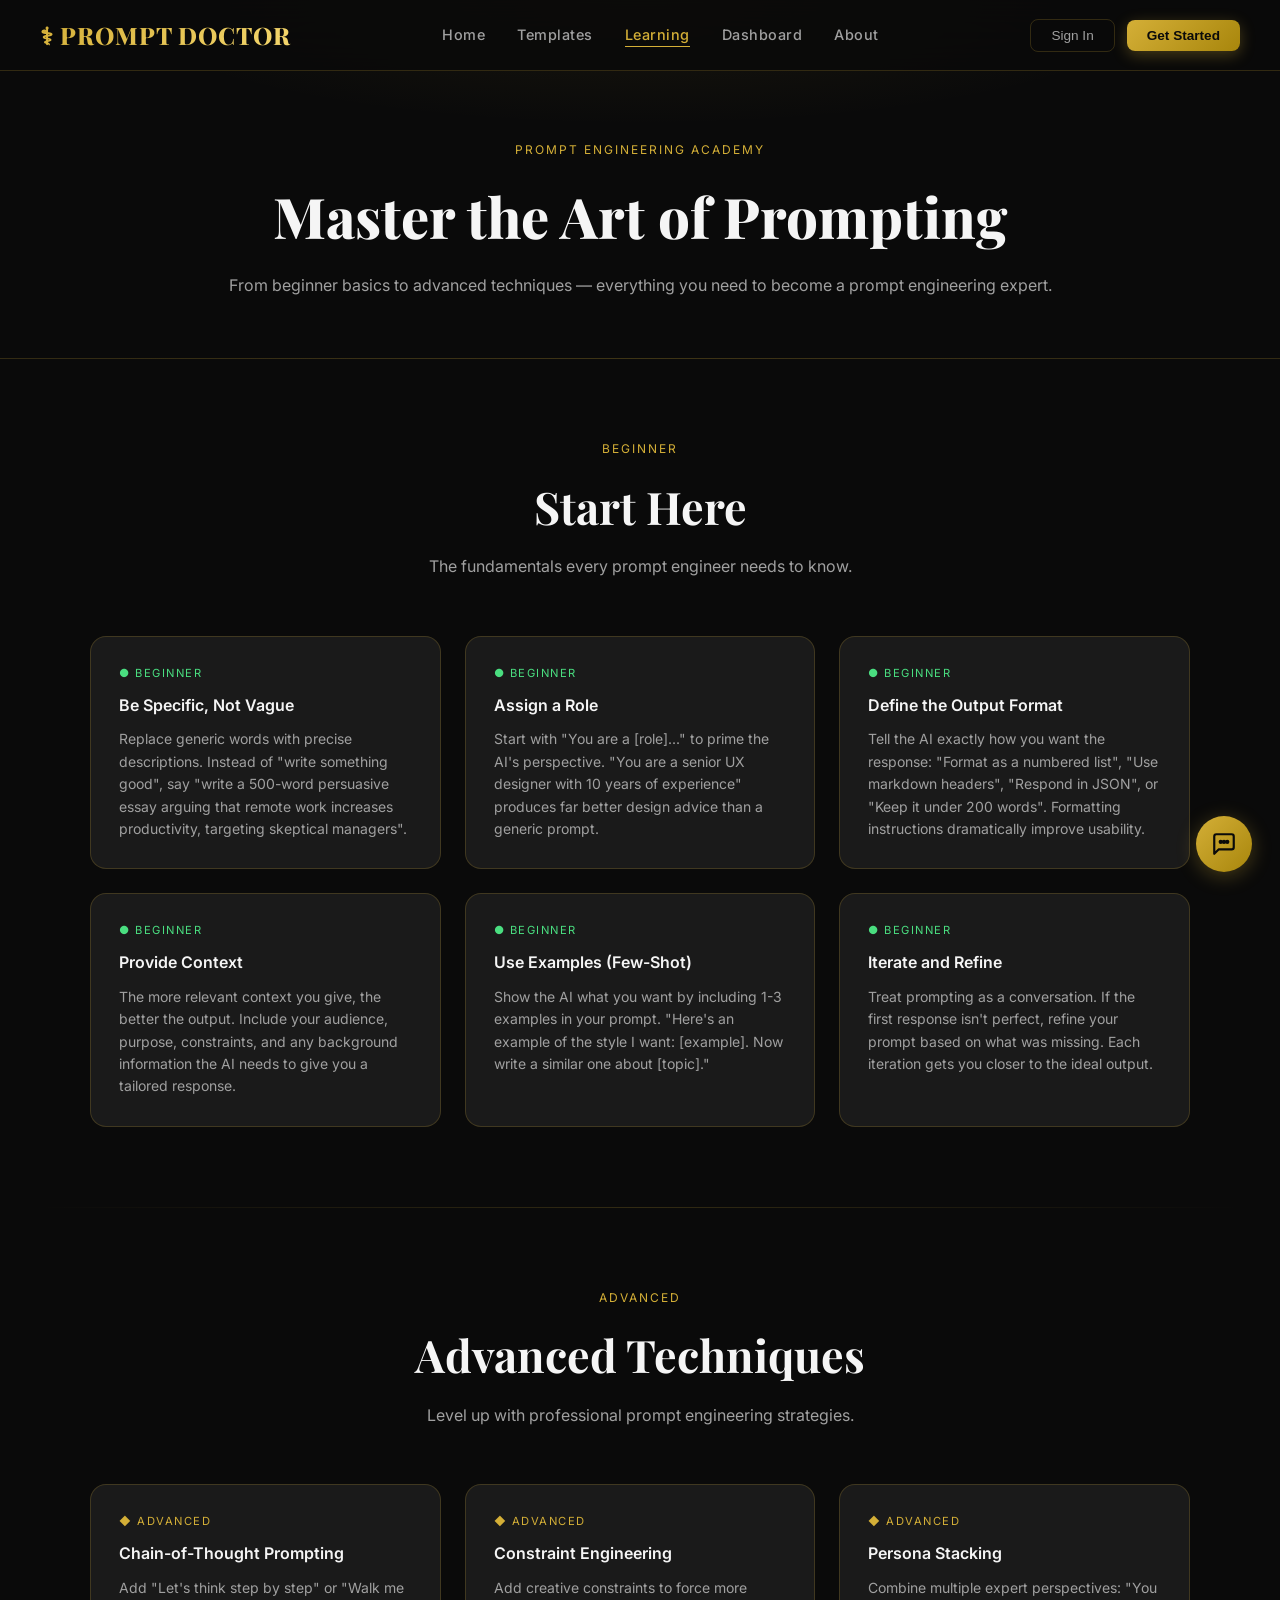
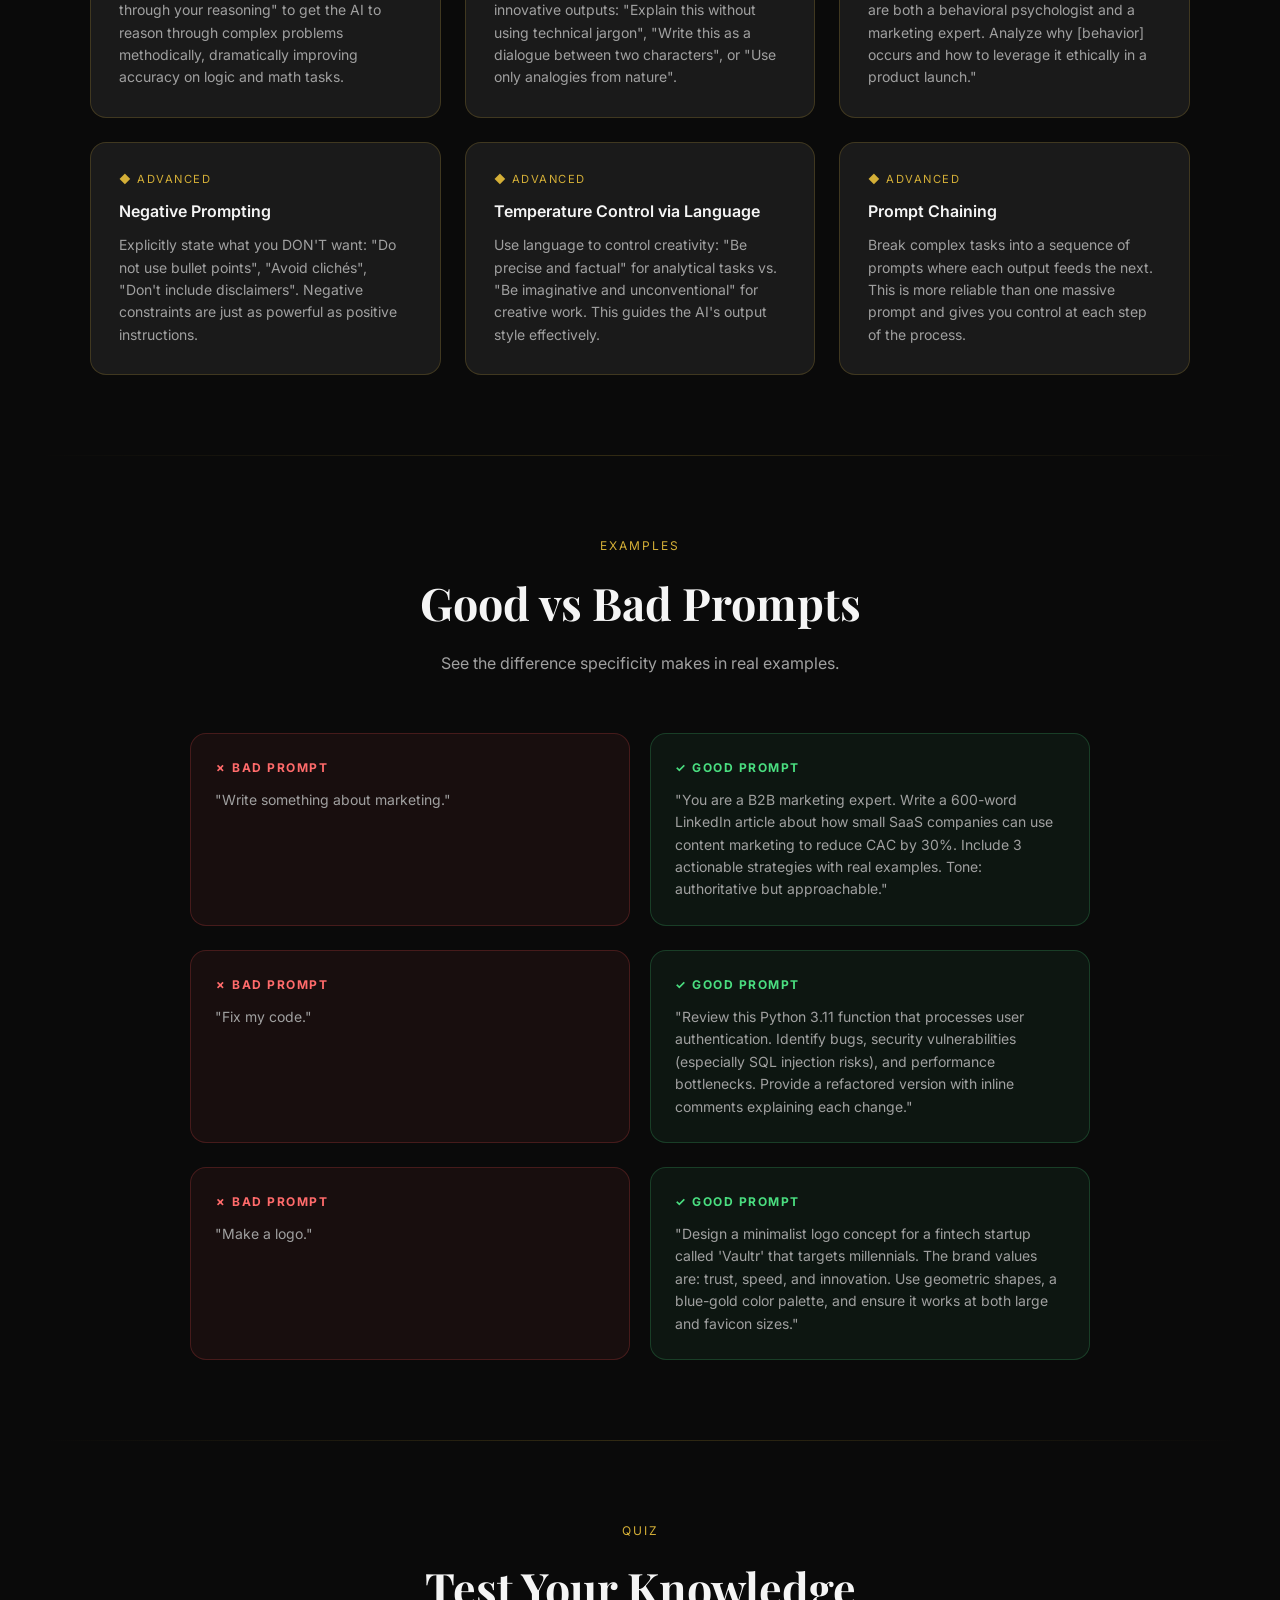
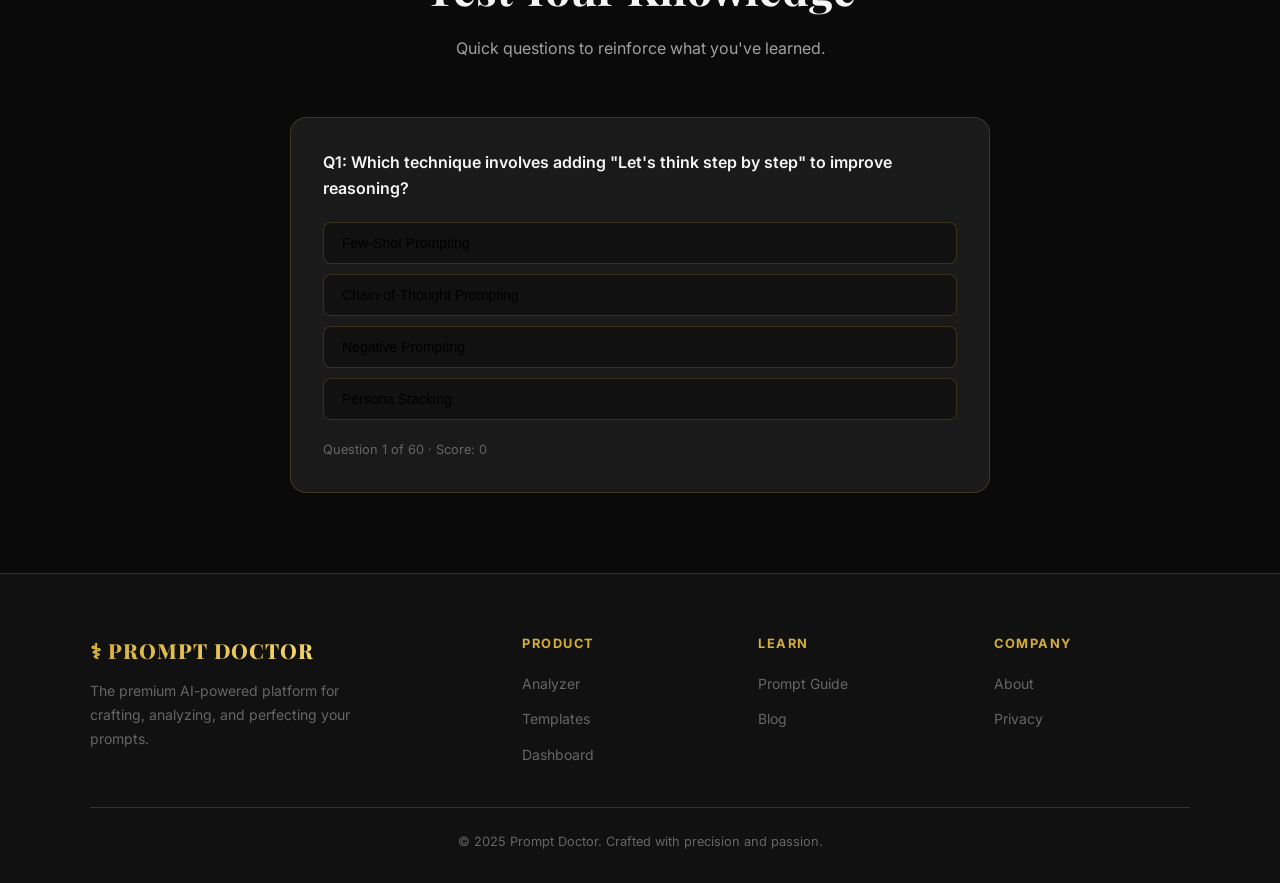
==== learning.html @ 3e46278d "Add files via upload" ====
<!DOCTYPE html>
<html lang="en">
<head>
  <meta charset="UTF-8" />
  <meta name="viewport" content="width=device-width, initial-scale=1.0" />
  <title>Learning — Prompt Doctor</title>
  <link rel="stylesheet" href="styles/main.css" />
</head>
<body class="page-transition">

<div class="loading-overlay">
  <div class="loading-logo">PROMPT DOCTOR</div>
  <div class="loading-bar"><div class="loading-bar-fill"></div></div>
</div>

<nav class="navbar">
  <a href="index.html" class="nav-logo">⚕ PROMPT DOCTOR</a>
  <ul class="nav-links">
    <li><a href="index.html">Home</a></li>
    <li><a href="templates.html">Templates</a></li>
    <li><a href="learning.html" class="active">Learning</a></li>
    <li><a href="dashboard.html">Dashboard</a></li>
    <li><a href="about.html">About</a></li>
  </ul>
  <div class="nav-actions">
    <button class="btn-ghost">Sign In</button>
    <button class="btn-gold">Get Started</button>
    <div class="hamburger"><span></span><span></span><span></span></div>
  </div>
</nav>

<div class="page-header">
  <div class="section-tag">Prompt Engineering Academy</div>
  <h1 class="section-title">Master the Art of Prompting</h1>
  <p>From beginner basics to advanced techniques — everything you need to become a prompt engineering expert.</p>
</div>

<!-- Beginner Tips -->
<section class="section">
  <div class="section-header">
    <div class="section-tag">Beginner</div>
    <h2 class="section-title">Start Here</h2>
    <p class="section-subtitle">The fundamentals every prompt engineer needs to know.</p>
  </div>
  <div class="learning-grid">
    <div class="tip-card">
      <div class="tip-level beginner">● Beginner</div>
      <h3>Be Specific, Not Vague</h3>
      <p>Replace generic words with precise descriptions. Instead of "write something good", say "write a 500-word persuasive essay arguing that remote work increases productivity, targeting skeptical managers".</p>
    </div>
    <div class="tip-card">
      <div class="tip-level beginner">● Beginner</div>
      <h3>Assign a Role</h3>
      <p>Start with "You are a [role]..." to prime the AI's perspective. "You are a senior UX designer with 10 years of experience" produces far better design advice than a generic prompt.</p>
    </div>
    <div class="tip-card">
      <div class="tip-level beginner">● Beginner</div>
      <h3>Define the Output Format</h3>
      <p>Tell the AI exactly how you want the response: "Format as a numbered list", "Use markdown headers", "Respond in JSON", or "Keep it under 200 words". Formatting instructions dramatically improve usability.</p>
    </div>
    <div class="tip-card">
      <div class="tip-level beginner">● Beginner</div>
      <h3>Provide Context</h3>
      <p>The more relevant context you give, the better the output. Include your audience, purpose, constraints, and any background information the AI needs to give you a tailored response.</p>
    </div>
    <div class="tip-card">
      <div class="tip-level beginner">● Beginner</div>
      <h3>Use Examples (Few-Shot)</h3>
      <p>Show the AI what you want by including 1-3 examples in your prompt. "Here's an example of the style I want: [example]. Now write a similar one about [topic]."</p>
    </div>
    <div class="tip-card">
      <div class="tip-level beginner">● Beginner</div>
      <h3>Iterate and Refine</h3>
      <p>Treat prompting as a conversation. If the first response isn't perfect, refine your prompt based on what was missing. Each iteration gets you closer to the ideal output.</p>
    </div>
  </div>
</section>

<div class="divider"></div>

<!-- Advanced Techniques -->
<section class="section">
  <div class="section-header">
    <div class="section-tag">Advanced</div>
    <h2 class="section-title">Advanced Techniques</h2>
    <p class="section-subtitle">Level up with professional prompt engineering strategies.</p>
  </div>
  <div class="learning-grid">
    <div class="tip-card">
      <div class="tip-level advanced">◆ Advanced</div>
      <h3>Chain-of-Thought Prompting</h3>
      <p>Add "Let's think step by step" or "Walk me through your reasoning" to get the AI to reason through complex problems methodically, dramatically improving accuracy on logic and math tasks.</p>
    </div>
    <div class="tip-card">
      <div class="tip-level advanced">◆ Advanced</div>
      <h3>Constraint Engineering</h3>
      <p>Add creative constraints to force more innovative outputs: "Explain this without using technical jargon", "Write this as a dialogue between two characters", or "Use only analogies from nature".</p>
    </div>
    <div class="tip-card">
      <div class="tip-level advanced">◆ Advanced</div>
      <h3>Persona Stacking</h3>
      <p>Combine multiple expert perspectives: "You are both a behavioral psychologist and a marketing expert. Analyze why [behavior] occurs and how to leverage it ethically in a product launch."</p>
    </div>
    <div class="tip-card">
      <div class="tip-level advanced">◆ Advanced</div>
      <h3>Negative Prompting</h3>
      <p>Explicitly state what you DON'T want: "Do not use bullet points", "Avoid clichés", "Don't include disclaimers". Negative constraints are just as powerful as positive instructions.</p>
    </div>
    <div class="tip-card">
      <div class="tip-level advanced">◆ Advanced</div>
      <h3>Temperature Control via Language</h3>
      <p>Use language to control creativity: "Be precise and factual" for analytical tasks vs. "Be imaginative and unconventional" for creative work. This guides the AI's output style effectively.</p>
    </div>
    <div class="tip-card">
      <div class="tip-level advanced">◆ Advanced</div>
      <h3>Prompt Chaining</h3>
      <p>Break complex tasks into a sequence of prompts where each output feeds the next. This is more reliable than one massive prompt and gives you control at each step of the process.</p>
    </div>
  </div>
</section>

<div class="divider"></div>

<!-- Good vs Bad Examples -->
<section class="section">
  <div class="section-header">
    <div class="section-tag">Examples</div>
    <h2 class="section-title">Good vs Bad Prompts</h2>
    <p class="section-subtitle">See the difference specificity makes in real examples.</p>
  </div>
  <div class="compare-grid" style="margin-bottom:24px">
    <div class="compare-card bad">
      <div class="compare-label">✗ Bad Prompt</div>
      <p>"Write something about marketing."</p>
    </div>
    <div class="compare-card good">
      <div class="compare-label">✓ Good Prompt</div>
      <p>"You are a B2B marketing expert. Write a 600-word LinkedIn article about how small SaaS companies can use content marketing to reduce CAC by 30%. Include 3 actionable strategies with real examples. Tone: authoritative but approachable."</p>
    </div>
  </div>
  <div class="compare-grid" style="margin-bottom:24px">
    <div class="compare-card bad">
      <div class="compare-label">✗ Bad Prompt</div>
      <p>"Fix my code."</p>
    </div>
    <div class="compare-card good">
      <div class="compare-label">✓ Good Prompt</div>
      <p>"Review this Python 3.11 function that processes user authentication. Identify bugs, security vulnerabilities (especially SQL injection risks), and performance bottlenecks. Provide a refactored version with inline comments explaining each change."</p>
    </div>
  </div>
  <div class="compare-grid">
    <div class="compare-card bad">
      <div class="compare-label">✗ Bad Prompt</div>
      <p>"Make a logo."</p>
    </div>
    <div class="compare-card good">
      <div class="compare-label">✓ Good Prompt</div>
      <p>"Design a minimalist logo concept for a fintech startup called 'Vaultr' that targets millennials. The brand values are: trust, speed, and innovation. Use geometric shapes, a blue-gold color palette, and ensure it works at both large and favicon sizes."</p>
    </div>
  </div>
</section>

<div class="divider"></div>

<!-- Quiz -->
<section class="section">
  <div class="section-header">
    <div class="section-tag">Quiz</div>
    <h2 class="section-title">Test Your Knowledge</h2>
    <p class="section-subtitle">Quick questions to reinforce what you've learned.</p>
  </div>
  <div class="quiz-card" id="quizCard">
    <div class="quiz-question" id="quizQuestion"></div>
    <div class="quiz-options" id="quizOptions"></div>
    <div class="quiz-feedback" id="quizFeedback"></div>
    <div style="margin-top:20px;display:flex;justify-content:space-between;align-items:center">
      <span style="font-size:0.8rem;color:var(--text-muted)" id="quizProgress"></span>
      <button class="btn-gold" id="nextQuiz" style="display:none;padding:8px 20px;font-size:0.85rem">Next Question →</button>
    </div>
  </div>
</section>

<footer>
  <div class="footer-grid">
    <div class="footer-brand">
      <a href="index.html" class="nav-logo" style="font-size:1.3rem">⚕ PROMPT DOCTOR</a>
      <p>The premium AI-powered platform for crafting, analyzing, and perfecting your prompts.</p>
    </div>
    <div class="footer-col"><h4>Product</h4><ul><li><a href="index.html">Analyzer</a></li><li><a href="templates.html">Templates</a></li><li><a href="dashboard.html">Dashboard</a></li></ul></div>
    <div class="footer-col"><h4>Learn</h4><ul><li><a href="learning.html">Prompt Guide</a></li><li><a href="#">Blog</a></li></ul></div>
    <div class="footer-col"><h4>Company</h4><ul><li><a href="about.html">About</a></li><li><a href="#">Privacy</a></li></ul></div>
  </div>
  <div class="footer-bottom">© 2025 Prompt Doctor. Crafted with precision and passion.</div>
</footer>

<button class="chatbot-btn" id="chatbotBtn" title="Chat with Aria">
  <svg width="26" height="26" viewBox="0 0 24 24" fill="none" stroke="#0A0A0A" stroke-width="2" stroke-linecap="round" stroke-linejoin="round">
    <path d="M21 15a2 2 0 0 1-2 2H7l-4 4V5a2 2 0 0 1 2-2h14a2 2 0 0 1 2 2z"/>
    <circle cx="9" cy="10" r="1" fill="#0A0A0A"/><circle cx="12" cy="10" r="1" fill="#0A0A0A"/><circle cx="15" cy="10" r="1" fill="#0A0A0A"/>
  </svg>
</button>
<div class="chatbot-window" id="chatbotWindow">
  <div class="chatbot-header">
    <div class="chatbot-header-info">
      <div class="chatbot-avatar">
        <svg width="18" height="18" viewBox="0 0 24 24" fill="none" stroke="#0A0A0A" stroke-width="2.2" stroke-linecap="round" stroke-linejoin="round">
          <rect x="3" y="11" width="18" height="10" rx="2"/><circle cx="12" cy="5" r="3"/>
          <line x1="12" y1="8" x2="12" y2="11"/><line x1="8" y1="16" x2="8" y2="16" stroke-width="3"/><line x1="12" y1="16" x2="12" y2="16" stroke-width="3"/><line x1="16" y1="16" x2="16" y2="16" stroke-width="3"/>
        </svg>
      </div>
      <div><div class="chatbot-name">Aria</div><div class="chatbot-status">● Online</div></div>
    </div>
    <button class="chatbot-close" id="chatbotClose">✕</button>
  </div>
  <div class="chatbot-messages" id="chatMessages">
    <div class="chat-msg bot"><div class="chat-bubble">Learning about prompt engineering? Ask me anything — I'm here to help!</div></div>
  </div>
  <div class="chatbot-input-area">
    <input class="chatbot-input" id="chatbotInput" placeholder="Ask Aria anything..." />
    <button class="chatbot-send" id="chatbotSend">
      <svg width="16" height="16" viewBox="0 0 24 24" fill="none" stroke="#0A0A0A" stroke-width="2.5" stroke-linecap="round" stroke-linejoin="round">
        <line x1="22" y1="2" x2="11" y2="13"/><polygon points="22 2 15 22 11 13 2 9 22 2"/>
      </svg>
    </button>
  </div>
</div>

<div class="toast"></div>

<script src="scripts/main.js"></script>
<script src="scripts/auth.js"></script>
<script src="scripts/chatbot.js"></script>
<script>
const quizData = [
  // ── Fundamentals ──
  { q: 'Which technique involves adding "Let\'s think step by step" to improve reasoning?', options: ['Few-Shot Prompting', 'Chain-of-Thought Prompting', 'Negative Prompting', 'Persona Stacking'], correct: 1, explanation: 'Chain-of-Thought prompting encourages the AI to reason through problems step by step, dramatically improving accuracy on complex tasks.' },
  { q: 'What is the most important element missing from: "Write a blog post about coffee"?', options: ['A word count', 'Specificity and context', 'A question mark', 'The word "please"'], correct: 1, explanation: 'The prompt lacks specificity — audience, angle, tone, and length. Adding these details dramatically improves output quality.' },
  { q: 'What does "few-shot prompting" mean?', options: ['Using short prompts', 'Providing examples in your prompt', 'Asking multiple questions', 'Using the AI sparingly'], correct: 1, explanation: 'Few-shot prompting means including 1–3 examples of the desired output format or style directly in your prompt.' },
  { q: 'Which of these is an example of negative prompting?', options: ['"Write a creative story"', '"You are an expert writer"', '"Do not use bullet points or clichés"', '"Include 3 examples"'], correct: 2, explanation: 'Negative prompting explicitly states what you DON\'T want, which is just as powerful as positive instructions.' },
  { q: 'What is "zero-shot prompting"?', options: ['Prompting with no context at all', 'Asking the AI without providing any examples', 'Using the shortest possible prompt', 'Prompting for image generation'], correct: 1, explanation: 'Zero-shot prompting means giving the AI a task with no examples — relying entirely on its pre-trained knowledge.' },
  { q: 'Which element most improves the specificity of a prompt?', options: ['Adding emojis', 'Defining the target audience', 'Making it longer', 'Using capital letters'], correct: 1, explanation: 'Defining who the output is for gives the AI crucial context to tailor tone, vocabulary, and depth appropriately.' },
  { q: 'What does "prompt chaining" mean?', options: ['Linking multiple AI models', 'Using the output of one prompt as input for the next', 'Writing very long prompts', 'Repeating the same prompt'], correct: 1, explanation: 'Prompt chaining breaks complex tasks into a sequence where each output feeds the next, giving you control at every step.' },
  { q: 'Which phrase best assigns a role to an AI?', options: ['"Write something"', '"You are a senior data scientist with 10 years of experience"', '"Please help me"', '"Do your best"'], correct: 1, explanation: 'Role assignment primes the AI\'s perspective and knowledge base, producing far more expert-level responses.' },
  { q: 'What is "temperature" in the context of AI prompting?', options: ['The physical heat of the server', 'A parameter controlling randomness/creativity of output', 'The length of the response', 'The speed of generation'], correct: 1, explanation: 'Temperature controls how random or deterministic the AI\'s output is — higher values produce more creative, varied responses.' },
  { q: 'What is the purpose of adding output format instructions to a prompt?', options: ['To make the prompt longer', 'To control how the AI structures its response', 'To confuse the AI', 'To reduce token usage'], correct: 1, explanation: 'Format instructions like "respond as a JSON object" or "use numbered lists" make the output immediately usable.' },

  // ── Techniques ──
  { q: 'What is "persona stacking" in prompt engineering?', options: ['Using multiple AI tools', 'Combining two or more expert roles in one prompt', 'Stacking prompts on top of each other', 'Using a fake identity'], correct: 1, explanation: 'Persona stacking combines multiple expert perspectives, e.g. "You are both a psychologist and a marketing expert", for richer outputs.' },
  { q: 'Which technique explicitly tells the AI what NOT to include?', options: ['Chain-of-Thought', 'Few-Shot', 'Negative Prompting', 'Zero-Shot'], correct: 2, explanation: 'Negative prompting uses constraints like "do not use jargon" or "avoid bullet points" to shape the output by exclusion.' },
  { q: 'What does "context window" refer to?', options: ['The browser window', 'The maximum amount of text an AI can process at once', 'The time limit for a response', 'The number of prompts allowed'], correct: 1, explanation: 'The context window is the maximum number of tokens (words/characters) an AI model can consider in a single interaction.' },
  { q: 'What is "prompt injection"?', options: ['Adding more detail to a prompt', 'A malicious technique to override AI instructions', 'Injecting code into a prompt', 'A way to speed up responses'], correct: 1, explanation: 'Prompt injection is an attack where malicious input tries to override the AI\'s original instructions or system prompt.' },
  { q: 'Which of these best describes "iterative prompting"?', options: ['Writing one perfect prompt', 'Refining prompts based on previous outputs', 'Using the same prompt repeatedly', 'Prompting very quickly'], correct: 1, explanation: 'Iterative prompting treats AI interaction as a conversation — each response informs how you refine the next prompt.' },
  { q: 'What is a "system prompt"?', options: ['A prompt about computer systems', 'Background instructions that set the AI\'s behavior before user input', 'The first message in a chat', 'A technical error message'], correct: 1, explanation: 'A system prompt provides persistent instructions to the AI (like its role, tone, and constraints) before any user messages.' },
  { q: 'What does "token" mean in AI language models?', options: ['A cryptocurrency', 'A unit of text (roughly a word or word-piece) processed by the model', 'An API key', 'A type of prompt'], correct: 1, explanation: 'Tokens are the basic units AI models process — roughly 1 token per word in English, though punctuation and spaces also count.' },
  { q: 'Which prompting strategy works best for multi-step math problems?', options: ['Zero-Shot', 'Negative Prompting', 'Chain-of-Thought', 'Persona Stacking'], correct: 2, explanation: 'Chain-of-Thought prompting asks the AI to show its reasoning step by step, which significantly improves accuracy on math.' },
  { q: 'What is "self-consistency" prompting?', options: ['Being consistent in your writing style', 'Generating multiple reasoning paths and selecting the most common answer', 'Using the same prompt every time', 'Asking the AI to check itself'], correct: 1, explanation: 'Self-consistency generates multiple chain-of-thought responses and picks the most frequent answer, improving reliability.' },
  { q: 'What is "ReAct" prompting?', options: ['A React.js framework prompt', 'Combining reasoning and acting in interleaved steps', 'Reacting to AI output', 'A type of negative prompt'], correct: 1, explanation: 'ReAct (Reason + Act) interleaves reasoning steps with actions (like tool use), enabling more dynamic problem-solving.' },

  // ── Quality & Clarity ──
  { q: 'Which word makes a prompt more vague?', options: ['Specifically', 'Comprehensively', 'Something', 'Structured'], correct: 2, explanation: '"Something" is a vague placeholder. Specific, descriptive language always produces better AI outputs.' },
  { q: 'What is the ideal length for most prompts?', options: ['As short as possible', 'As long as possible', 'Long enough to provide sufficient context without unnecessary padding', 'Exactly 100 words'], correct: 2, explanation: 'Prompts should be as long as needed to convey context, role, task, and format — but no longer. Quality over quantity.' },
  { q: 'Which of these prompt openings is most effective?', options: ['"Can you maybe write..."', '"Write a..."', '"You are a professional copywriter. Write a..."', '"I need something about..."'], correct: 2, explanation: 'Assigning a role first ("You are a professional copywriter") primes the AI before giving the task, producing better results.' },
  { q: 'What does adding "step by step" to a prompt typically do?', options: ['Makes the response shorter', 'Encourages structured, logical reasoning', 'Adds bullet points automatically', 'Slows down the AI'], correct: 1, explanation: '"Step by step" triggers more methodical reasoning, especially useful for instructions, tutorials, and problem-solving.' },
  { q: 'Why should you avoid using "good" or "nice" in prompts?', options: ['They are grammatically incorrect', 'They are subjective and vague — the AI cannot quantify them', 'They make prompts too long', 'They confuse the AI'], correct: 1, explanation: 'Vague adjectives like "good" or "nice" give the AI no concrete target. Use specific descriptors like "persuasive", "concise", or "data-driven".' },
  { q: 'What is the benefit of specifying a word count in a prompt?', options: ['It limits creativity', 'It gives the AI a concrete scope and prevents over/under-generation', 'It is required for all prompts', 'It makes the AI work faster'], correct: 1, explanation: 'Word count constraints help the AI calibrate depth and detail, preventing responses that are too brief or unnecessarily verbose.' },
  { q: 'Which constraint makes image generation prompts more effective?', options: ['Adding more colors', 'Specifying art style, lighting, and camera settings', 'Using longer sentences', 'Adding question marks'], correct: 1, explanation: 'Technical details like "shot with 85mm lens, golden hour lighting, shallow depth of field" dramatically improve image prompt results.' },
  { q: 'What does "grounding" a prompt mean?', options: ['Connecting it to electricity', 'Anchoring the AI\'s response in specific facts, data, or context', 'Making it shorter', 'Using formal language'], correct: 1, explanation: 'Grounding provides the AI with specific facts, documents, or data to base its response on, reducing hallucinations.' },
  { q: 'Which of these is a well-structured prompt?', options: ['"Tell me about marketing"', '"Explain marketing"', '"You are a B2B marketing expert. Explain content marketing to a startup founder in 3 bullet points."', '"Marketing tips please"'], correct: 2, explanation: 'The third option has role, audience, task, format, and scope — all the elements of a high-quality prompt.' },
  { q: 'What is "hallucination" in AI?', options: ['The AI generating images', 'The AI producing confident but factually incorrect information', 'A creative writing technique', 'When the AI repeats itself'], correct: 1, explanation: 'Hallucination is when an AI generates plausible-sounding but false information. Grounding prompts with facts helps reduce this.' },

  // ── Advanced Concepts ──
  { q: 'What is "prompt compression"?', options: ['Making prompts shorter without losing key information', 'Zipping prompt files', 'A type of image prompt', 'Reducing token costs by half'], correct: 0, explanation: 'Prompt compression involves condensing prompts to use fewer tokens while preserving the essential instructions and context.' },
  { q: 'What is a "meta-prompt"?', options: ['A very long prompt', 'A prompt that instructs the AI to generate or improve other prompts', 'A system-level prompt', 'A prompt about metadata'], correct: 1, explanation: 'A meta-prompt asks the AI to create, critique, or optimize prompts — useful for automating prompt engineering workflows.' },
  { q: 'What does "RAG" stand for in AI?', options: ['Random Answer Generation', 'Retrieval-Augmented Generation', 'Rapid AI Grounding', 'Role-Assigned Generation'], correct: 1, explanation: 'RAG (Retrieval-Augmented Generation) combines a language model with a retrieval system to ground responses in real documents.' },
  { q: 'Which technique asks the AI to evaluate its own output?', options: ['Self-Reflection / Self-Critique', 'Zero-Shot', 'Negative Prompting', 'Persona Stacking'], correct: 0, explanation: 'Self-reflection prompting asks the AI to review and critique its own response, often improving quality in a second pass.' },
  { q: 'What is "tree of thoughts" prompting?', options: ['A nature-themed prompt style', 'Exploring multiple reasoning branches simultaneously before selecting the best path', 'A hierarchical prompt structure', 'Using mind maps in prompts'], correct: 1, explanation: 'Tree of Thoughts extends chain-of-thought by exploring multiple reasoning paths in parallel, like a decision tree.' },
  { q: 'What is the purpose of a "delimiter" in a prompt?', options: ['To end the prompt', 'To clearly separate different sections or inputs within a prompt', 'To add punctuation', 'To limit response length'], correct: 1, explanation: 'Delimiters like triple quotes, XML tags, or dashes clearly separate instructions from content, reducing ambiguity.' },
  { q: 'What is "in-context learning"?', options: ['Learning while using the AI', 'The AI adapting its behavior based on examples provided within the prompt', 'A training technique', 'Learning from context menus'], correct: 1, explanation: 'In-context learning is the AI\'s ability to adapt to new tasks using only the examples and instructions provided in the prompt.' },
  { q: 'Which approach helps reduce AI bias in outputs?', options: ['Using shorter prompts', 'Explicitly instructing the AI to consider multiple perspectives', 'Avoiding examples', 'Using all capital letters'], correct: 1, explanation: 'Explicitly asking for balanced perspectives, e.g. "consider both pros and cons", helps counteract one-sided AI outputs.' },
  { q: 'What is "prompt sensitivity"?', options: ['How emotional a prompt is', 'How much small changes in wording affect the AI\'s output', 'The AI\'s response time', 'Sensitivity settings in the API'], correct: 1, explanation: 'Prompt sensitivity refers to how dramatically output changes with minor wording tweaks — a key challenge in prompt engineering.' },
  { q: 'What does "top-p" (nucleus sampling) control in AI generation?', options: ['The number of paragraphs', 'The probability mass of tokens considered during generation', 'The topic of the response', 'The processing speed'], correct: 1, explanation: 'Top-p sampling limits token selection to the smallest set whose cumulative probability exceeds p, balancing diversity and coherence.' },

  // ── Use Cases ──
  { q: 'For a coding prompt, which detail is most critical to include?', options: ['The programmer\'s name', 'Programming language, version, and expected input/output', 'The color scheme', 'The file size'], correct: 1, explanation: 'Specifying language, version, and I/O expectations gives the AI the technical context needed to generate accurate, runnable code.' },
  { q: 'What makes a good prompt for summarization tasks?', options: ['Asking for a "good summary"', 'Specifying length, format, and key points to preserve', 'Using the word "summarize" only', 'Making it as vague as possible'], correct: 1, explanation: 'Effective summarization prompts specify the desired length, format (bullets vs. prose), and which aspects are most important.' },
  { q: 'Which prompt is better for creative writing?', options: ['"Write a story"', '"Write a 500-word noir detective story set in 1940s Tokyo, told in first person, with a twist ending"', '"Tell me a tale"', '"Create fiction"'], correct: 1, explanation: 'Specific genre, length, setting, POV, and structural requirements give the AI a rich creative brief to work from.' },
  { q: 'For a marketing prompt, what should you always specify?', options: ['The designer\'s name', 'Target audience, platform, tone, and goal', 'The company\'s founding year', 'The font to use'], correct: 1, explanation: 'Marketing prompts need audience, platform, tone, and objective to produce copy that actually converts.' },
  { q: 'What is the best way to prompt for a structured data output?', options: ['Ask nicely', 'Specify the exact format, e.g. "Return as a JSON array with keys: name, age, role"', 'Use bullet points in your prompt', 'Ask for a table'], correct: 1, explanation: 'Explicitly defining the output schema (JSON, CSV, table structure) ensures the AI returns data in a directly usable format.' },
  { q: 'When prompting for code review, what should you ask the AI to check?', options: ['Only spelling errors', 'Bugs, security vulnerabilities, performance, and style', 'Just the variable names', 'Only the comments'], correct: 1, explanation: 'A comprehensive code review prompt covers correctness, security, performance, and readability for maximum value.' },
  { q: 'What is the best prompt strategy for generating a business plan?', options: ['Ask for "a business plan"', 'Break it into sections: market analysis, revenue model, operations, financials — prompt each separately', 'Ask for everything in one sentence', 'Use a template without customization'], correct: 1, explanation: 'Prompt chaining — tackling each section individually — produces far more detailed and coherent business plans than one mega-prompt.' },
  { q: 'For educational content prompts, what improves output quality most?', options: ['Using technical jargon', 'Specifying the learner\'s level (beginner/intermediate/expert)', 'Making it very long', 'Avoiding examples'], correct: 1, explanation: 'Calibrating to the learner\'s level ensures the AI uses appropriate vocabulary, depth, and examples for the audience.' },
  { q: 'Which prompt produces better translation results?', options: ['"Translate this"', '"Translate the following from English to formal Spanish, preserving the professional tone and technical terminology"', '"Make it Spanish"', '"Convert language"'], correct: 1, explanation: 'Specifying source/target language, formality level, and tone preservation produces far more accurate and appropriate translations.' },
  { q: 'What is the best approach for prompting AI to write emails?', options: ['Just say "write an email"', '"Write a professional email to [recipient] about [topic]. Tone: [tone]. Goal: [goal]. Length: under 150 words."', '"Email about [topic]"', '"Draft something for email"'], correct: 1, explanation: 'Emails need recipient context, topic, tone, goal, and length constraints to be immediately usable without heavy editing.' },

  // ── Best Practices & Ethics ──
  { q: 'Why is it important to test prompts with multiple inputs?', options: ['To waste time', 'To ensure the prompt is robust and generalizes well across different scenarios', 'To confuse the AI', 'To increase token usage'], correct: 1, explanation: 'Testing with varied inputs reveals edge cases and failure modes, helping you build more reliable and robust prompts.' },
  { q: 'What is "prompt versioning"?', options: ['Updating the AI model', 'Tracking and managing different iterations of a prompt over time', 'Using version numbers in prompts', 'A type of API versioning'], correct: 1, explanation: 'Prompt versioning tracks changes to prompts over time, enabling you to compare performance and roll back if needed.' },
  { q: 'Which practice helps prevent AI from generating harmful content?', options: ['Using longer prompts', 'Adding explicit safety constraints and content guidelines to the prompt', 'Avoiding all creative prompts', 'Using only yes/no questions'], correct: 1, explanation: 'Explicit safety instructions like "do not include harmful, offensive, or misleading content" help guide the AI toward safe outputs.' },
  { q: 'What is "prompt leaking"?', options: ['A prompt that is too long', 'When a model reveals its system prompt or confidential instructions in its output', 'Sharing prompts publicly', 'A memory leak in AI systems'], correct: 1, explanation: 'Prompt leaking occurs when an AI inadvertently reveals its hidden system instructions, a security concern in production apps.' },
  { q: 'Why should you document your best-performing prompts?', options: ['For legal reasons', 'To build a reusable library and share knowledge across teams', 'Because the AI requires it', 'To make prompts longer'], correct: 1, explanation: 'Documenting effective prompts creates institutional knowledge, saves time, and enables consistent quality across a team.' },
  { q: 'What is the risk of overly long prompts?', options: ['They are always better', 'They can exceed context limits, dilute key instructions, and confuse the AI', 'They cost less', 'They produce shorter outputs'], correct: 1, explanation: 'Excessively long prompts risk hitting context limits, burying key instructions, and introducing contradictions that degrade output.' },
  { q: 'Which is a sign of a well-engineered prompt?', options: ['It is very short', 'It consistently produces high-quality, on-target outputs with minimal editing needed', 'It uses complex vocabulary', 'It always gets a long response'], correct: 1, explanation: 'The true measure of a great prompt is consistent, high-quality output that requires little to no post-editing.' },
  { q: 'What does "prompt reuse" enable?', options: ['Using the same AI model twice', 'Applying a proven prompt template across similar tasks to save time', 'Copying someone else\'s work', 'Restarting the AI'], correct: 1, explanation: 'Reusable prompt templates let you apply proven structures to new tasks, dramatically speeding up your workflow.' },
  { q: 'What is the ethical concern with AI-generated content?', options: ['It is always wrong', 'Transparency — audiences should know when content is AI-generated', 'It is too expensive', 'It takes too long'], correct: 1, explanation: 'Transparency about AI-generated content is an ethical responsibility, especially in journalism, education, and marketing.' },
  { q: 'What is the best mindset for mastering prompt engineering?', options: ['Write one perfect prompt and never change it', 'Treat it as an iterative, experimental craft — test, learn, and refine continuously', 'Memorize a list of magic words', 'Avoid using AI tools'], correct: 1, explanation: 'Prompt engineering is a skill built through experimentation. The best prompt engineers constantly test, measure, and iterate.' },
];

let current = 0;
let answered = false;
let score = 0;

function loadQuiz() {
  const card = document.getElementById('quizCard');
  if (current >= quizData.length) {
    const pct = Math.round((score / quizData.length) * 100);
    const grade = pct >= 80 ? '🏆 Expert' : pct >= 60 ? '⭐ Intermediate' : '📚 Keep Learning';
    card.innerHTML = `
      <div style="text-align:center;padding:20px 0">
        <div style="font-size:3rem;margin-bottom:16px">${pct >= 80 ? '🏆' : pct >= 60 ? '⭐' : '📚'}</div>
        <div style="font-family:'Playfair Display',serif;font-size:1.6rem;font-weight:700;margin-bottom:8px">Quiz Complete!</div>
        <div style="font-size:2.5rem;font-weight:800;color:var(--gold);margin:16px 0">${score} / ${quizData.length}</div>
        <div style="font-size:1rem;color:var(--text-secondary);margin-bottom:6px">${pct}% correct</div>
        <div style="font-size:0.9rem;color:var(--gold);font-weight:600;margin-bottom:28px">${grade}</div>
        <div style="height:8px;background:var(--black-4);border-radius:4px;overflow:hidden;margin-bottom:28px">
          <div style="height:100%;width:${pct}%;background:linear-gradient(90deg,var(--gold-dark),var(--gold));border-radius:4px;transition:width 1s ease"></div>
        </div>
        <button class="btn-gold" onclick="restartQuiz()" style="padding:12px 32px;font-size:0.95rem">↺ Restart Quiz</button>
      </div>`;
    return;
  }

  const q = quizData[current];
  document.getElementById('quizQuestion').textContent = `Q${current + 1}: ${q.q}`;
  document.getElementById('quizProgress').textContent = `Question ${current + 1} of ${quizData.length}  ·  Score: ${score}`;
  document.getElementById('quizFeedback').className = 'quiz-feedback';
  document.getElementById('nextQuiz').style.display = 'none';
  answered = false;

  document.getElementById('quizOptions').innerHTML = q.options.map((opt, i) =>
    `<button class="quiz-option" data-idx="${i}">${opt}</button>`
  ).join('');

  document.querySelectorAll('.quiz-option').forEach(btn => {
    btn.addEventListener('click', () => {
      if (answered) return;
      answered = true;
      const idx = parseInt(btn.dataset.idx);
      const isCorrect = idx === q.correct;
      if (isCorrect) score++;
      btn.classList.add(isCorrect ? 'correct' : 'wrong');
      if (!isCorrect) document.querySelectorAll('.quiz-option')[q.correct].classList.add('correct');
      const fb = document.getElementById('quizFeedback');
      fb.textContent = (isCorrect ? '✓ Correct! ' : '✗ Not quite. ') + q.explanation;
      fb.className = `quiz-feedback show ${isCorrect ? 'correct' : 'wrong'}`;
      document.getElementById('nextQuiz').style.display = 'block';
      document.getElementById('nextQuiz').textContent = current < quizData.length - 1 ? 'Next Question →' : 'See Results →';
    });
  });
}

function restartQuiz() {
  current = 0; score = 0; answered = false;
  document.getElementById('quizCard').innerHTML = `
    <div class="quiz-question" id="quizQuestion"></div>
    <div class="quiz-options" id="quizOptions"></div>
    <div class="quiz-feedback" id="quizFeedback"></div>
    <div style="margin-top:20px;display:flex;justify-content:space-between;align-items:center">
      <span style="font-size:0.8rem;color:var(--text-muted)" id="quizProgress"></span>
      <button class="btn-gold" id="nextQuiz" style="display:none;padding:8px 20px;font-size:0.85rem">Next Question →</button>
    </div>`;
  document.getElementById('nextQuiz').addEventListener('click', () => { current++; loadQuiz(); });
  loadQuiz();
}

document.getElementById('nextQuiz').addEventListener('click', () => { current++; loadQuiz(); });
loadQuiz();
</script>
</body>
</html>
---- styles/main.css ----
/* ===== PROMPT DOCTOR - MAIN STYLES ===== */
@import url('https://fonts.googleapis.com/css2?family=Inter:wght@300;400;500;600;700;800;900&family=Playfair+Display:wght@700;800&display=swap');

:root {
  --gold: #D4AF37;
  --gold-light: #F5D76E;
  --gold-dark: #A8860C;
  --gold-glow: rgba(212, 175, 55, 0.3);
  --black: #0A0A0A;
  --black-2: #111111;
  --black-3: #1A1A1A;
  --black-4: #222222;
  --glass: rgba(255, 255, 255, 0.04);
  --glass-border: rgba(212, 175, 55, 0.2);
  --text-primary: #F5F5F5;
  --text-secondary: #A0A0A0;
  --text-muted: #666666;
  --radius: 16px;
  --radius-sm: 8px;
  --shadow-gold: 0 0 30px rgba(212, 175, 55, 0.15);
  --transition: all 0.3s cubic-bezier(0.4, 0, 0.2, 1);
}

* { margin: 0; padding: 0; box-sizing: border-box; }

html { scroll-behavior: smooth; }

body {
  font-family: 'Inter', sans-serif;
  background: var(--black);
  color: var(--text-primary);
  overflow-x: hidden;
  line-height: 1.6;
}

/* ===== SCROLLBAR ===== */
::-webkit-scrollbar { width: 6px; }
::-webkit-scrollbar-track { background: var(--black-2); }
::-webkit-scrollbar-thumb { background: var(--gold-dark); border-radius: 3px; }

/* ===== NAVBAR ===== */
.navbar {
  position: fixed; top: 0; left: 0; right: 0; z-index: 1000;
  padding: 16px 40px;
  display: flex; align-items: center; justify-content: space-between;
  background: rgba(10, 10, 10, 0.85);
  backdrop-filter: blur(20px);
  border-bottom: 1px solid var(--glass-border);
  transition: var(--transition);
}

.nav-logo {
  font-family: 'Playfair Display', serif;
  font-size: 1.5rem; font-weight: 800;
  background: linear-gradient(135deg, var(--gold), var(--gold-light));
  -webkit-background-clip: text; -webkit-text-fill-color: transparent;
  text-decoration: none; letter-spacing: 1px;
}

.nav-links { display: flex; gap: 32px; list-style: none; }

.nav-links a {
  color: var(--text-secondary); text-decoration: none;
  font-size: 0.9rem; font-weight: 500; letter-spacing: 0.5px;
  transition: var(--transition); position: relative;
}

.nav-links a::after {
  content: ''; position: absolute; bottom: -4px; left: 0;
  width: 0; height: 1px; background: var(--gold);
  transition: var(--transition);
}

.nav-links a:hover, .nav-links a.active { color: var(--gold); }
.nav-links a:hover::after, .nav-links a.active::after { width: 100%; }

.nav-actions { display: flex; gap: 12px; align-items: center; }

.btn-ghost {
  background: transparent; border: 1px solid var(--glass-border);
  color: var(--text-secondary); padding: 8px 20px;
  border-radius: var(--radius-sm); cursor: pointer;
  font-size: 0.85rem; font-weight: 500; transition: var(--transition);
}
.btn-ghost:hover { border-color: var(--gold); color: var(--gold); }

.btn-gold {
  background: linear-gradient(135deg, var(--gold), var(--gold-dark));
  border: none; color: var(--black); padding: 8px 20px;
  border-radius: var(--radius-sm); cursor: pointer;
  font-size: 0.85rem; font-weight: 700; transition: var(--transition);
  box-shadow: 0 4px 15px var(--gold-glow);
}
.btn-gold:hover { transform: translateY(-2px); box-shadow: 0 8px 25px var(--gold-glow); }

.hamburger { display: none; flex-direction: column; gap: 5px; cursor: pointer; }
.hamburger span { width: 24px; height: 2px; background: var(--gold); border-radius: 2px; transition: var(--transition); }

/* ===== GLASS CARD ===== */
.glass-card {
  background: var(--glass);
  border: 1px solid var(--glass-border);
  border-radius: var(--radius);
  backdrop-filter: blur(20px);
  transition: var(--transition);
}
.glass-card:hover { border-color: rgba(212, 175, 55, 0.4); box-shadow: var(--shadow-gold); }

/* ===== HERO SECTION ===== */
.hero {
  min-height: 100vh; display: flex; align-items: center; justify-content: center;
  padding: 120px 40px 80px;
  position: relative; overflow: hidden; text-align: center;
}

.hero-bg {
  position: absolute; inset: 0; z-index: 0;
  background: radial-gradient(ellipse 80% 60% at 50% 0%, rgba(212,175,55,0.08) 0%, transparent 70%),
              radial-gradient(ellipse 40% 40% at 80% 80%, rgba(212,175,55,0.05) 0%, transparent 60%);
}

.hero-grid {
  position: absolute; inset: 0; z-index: 0;
  background-image: linear-gradient(rgba(212,175,55,0.04) 1px, transparent 1px),
                    linear-gradient(90deg, rgba(212,175,55,0.04) 1px, transparent 1px);
  background-size: 60px 60px;
  mask-image: radial-gradient(ellipse 80% 80% at 50% 50%, black 0%, transparent 100%);
}

.hero-content { position: relative; z-index: 1; max-width: 800px; margin: 0 auto; }

.hero-badge {
  display: inline-flex; align-items: center; gap: 8px;
  background: rgba(212,175,55,0.1); border: 1px solid var(--glass-border);
  padding: 6px 16px; border-radius: 50px; margin-bottom: 24px;
  font-size: 0.8rem; color: var(--gold); letter-spacing: 1px; text-transform: uppercase;
}

.hero-badge span { width: 6px; height: 6px; background: var(--gold); border-radius: 50%; animation: pulse 2s infinite; }

@keyframes pulse { 0%,100% { opacity: 1; transform: scale(1); } 50% { opacity: 0.5; transform: scale(1.3); } }

.hero h1 {
  font-family: 'Playfair Display', serif;
  font-size: clamp(3rem, 8vw, 6rem);
  font-weight: 800; line-height: 1.05; margin-bottom: 16px;
  background: linear-gradient(135deg, #fff 0%, var(--gold-light) 50%, var(--gold) 100%);
  -webkit-background-clip: text; -webkit-text-fill-color: transparent;
  text-shadow: none;
}

.hero-tagline {
  font-size: clamp(1rem, 2.5vw, 1.3rem);
  color: var(--text-secondary); margin-bottom: 48px; font-weight: 300; letter-spacing: 0.5px;
}

/* ===== ANALYZER BOX ===== */
.analyzer-box {
  background: var(--black-3);
  border: 1px solid var(--glass-border);
  border-radius: 20px; padding: 32px;
  box-shadow: 0 20px 60px rgba(0,0,0,0.5), var(--shadow-gold);
  max-width: 700px; margin: 0 auto 48px;
  position: relative;
}

.analyzer-box::before {
  content: ''; position: absolute; inset: -1px; border-radius: 21px;
  background: linear-gradient(135deg, var(--gold-dark), transparent, var(--gold-dark));
  z-index: -1; opacity: 0.3;
}

.analyzer-label {
  font-size: 0.75rem; text-transform: uppercase; letter-spacing: 2px;
  color: var(--gold); margin-bottom: 12px; text-align: left;
}

.analyzer-textarea {
  width: 100%; min-height: 120px; background: var(--black-2);
  border: 1px solid rgba(212,175,55,0.15); border-radius: var(--radius-sm);
  color: var(--text-primary); font-family: 'Inter', sans-serif;
  font-size: 0.95rem; padding: 16px; resize: vertical;
  transition: var(--transition); outline: none; line-height: 1.6;
}
.analyzer-textarea:focus { border-color: var(--gold); box-shadow: 0 0 0 3px var(--gold-glow); }
.analyzer-textarea::placeholder { color: var(--text-muted); }

.analyzer-footer { display: flex; justify-content: space-between; align-items: center; margin-top: 16px; }
.char-count { font-size: 0.8rem; color: var(--text-muted); }

.btn-analyze {
  background: linear-gradient(135deg, var(--gold), var(--gold-dark));
  border: none; color: var(--black); padding: 12px 32px;
  border-radius: var(--radius-sm); cursor: pointer;
  font-size: 0.95rem; font-weight: 700; transition: var(--transition);
  box-shadow: 0 4px 20px var(--gold-glow); display: flex; align-items: center; gap: 8px;
}
.btn-analyze:hover { transform: translateY(-2px); box-shadow: 0 8px 30px rgba(212,175,55,0.4); }
.btn-analyze:active { transform: translateY(0); }
.btn-analyze .spinner { display: none; width: 16px; height: 16px; border: 2px solid rgba(0,0,0,0.3); border-top-color: var(--black); border-radius: 50%; animation: spin 0.8s linear infinite; }
.btn-analyze.loading .spinner { display: block; }
.btn-analyze.loading .btn-text { display: none; }

@keyframes spin { to { transform: rotate(360deg); } }

/* ===== RESULTS PANEL ===== */
.results-panel {
  display: none; max-width: 700px; margin: 0 auto 48px;
  animation: fadeInUp 0.5s ease;
}
.results-panel.visible { display: block; }

@keyframes fadeInUp { from { opacity: 0; transform: translateY(20px); } to { opacity: 1; transform: translateY(0); } }

.results-header {
  display: flex; align-items: center; justify-content: space-between;
  margin-bottom: 20px;
}
.results-title { font-size: 1rem; font-weight: 600; color: var(--gold); }

.score-ring-wrap { display: flex; align-items: center; gap: 24px; margin-bottom: 24px; }

.score-ring {
  width: 90px; height: 90px; flex-shrink: 0;
  position: relative; display: flex; align-items: center; justify-content: center;
}
.score-ring svg { position: absolute; inset: 0; transform: rotate(-90deg); }
.score-ring .score-num { font-size: 1.5rem; font-weight: 800; color: var(--gold); z-index: 1; }
.score-ring .score-label { font-size: 0.6rem; color: var(--text-muted); text-align: center; }

.score-details { flex: 1; display: grid; grid-template-columns: 1fr 1fr; gap: 12px; }

.score-item label { font-size: 0.75rem; color: var(--text-muted); display: block; margin-bottom: 4px; }
.score-bar { height: 6px; background: var(--black-4); border-radius: 3px; overflow: hidden; }
.score-bar-fill { height: 100%; border-radius: 3px; background: linear-gradient(90deg, var(--gold-dark), var(--gold)); transition: width 1s ease; }

.result-section { margin-bottom: 20px; }
.result-section-title { font-size: 0.75rem; text-transform: uppercase; letter-spacing: 1.5px; color: var(--gold); margin-bottom: 10px; }

.issues-list { list-style: none; display: flex; flex-direction: column; gap: 8px; }
.issue-item {
  display: flex; align-items: flex-start; gap: 10px;
  background: rgba(255,80,80,0.06); border: 1px solid rgba(255,80,80,0.15);
  border-radius: var(--radius-sm); padding: 10px 14px; font-size: 0.85rem;
}
.issue-icon { color: #ff6b6b; flex-shrink: 0; margin-top: 1px; }

.improved-prompt, .creative-prompt {
  background: var(--black-2); border-radius: var(--radius-sm);
  padding: 16px; font-size: 0.9rem; line-height: 1.7;
  color: var(--text-primary); position: relative;
  border: 1px solid var(--glass-border);
}
.creative-prompt { border-color: rgba(212,175,55,0.25); background: rgba(212,175,55,0.04); }

.copy-btn {
  position: absolute; top: 10px; right: 10px;
  background: var(--black-4); border: 1px solid var(--glass-border);
  color: var(--text-secondary); padding: 4px 10px; border-radius: 6px;
  font-size: 0.75rem; cursor: pointer; transition: var(--transition);
}
.copy-btn:hover { border-color: var(--gold); color: var(--gold); }

/* ===== FEATURES SECTION ===== */
.section { padding: 80px 40px; }
.section-header { text-align: center; margin-bottom: 56px; }
.section-tag { font-size: 0.75rem; text-transform: uppercase; letter-spacing: 2px; color: var(--gold); margin-bottom: 12px; }
.section-title { font-family: 'Playfair Display', serif; font-size: clamp(1.8rem, 4vw, 2.8rem); font-weight: 700; }
.section-subtitle { color: var(--text-secondary); margin-top: 12px; font-size: 1rem; max-width: 500px; margin-left: auto; margin-right: auto; }

.features-grid { display: grid; grid-template-columns: repeat(auto-fit, minmax(260px, 1fr)); gap: 24px; max-width: 1100px; margin: 0 auto; }

.feature-card {
  padding: 32px; border-radius: var(--radius);
  background: var(--black-3); border: 1px solid var(--glass-border);
  transition: var(--transition); position: relative; overflow: hidden;
}
.feature-card::before {
  content: ''; position: absolute; top: 0; left: 0; right: 0; height: 2px;
  background: linear-gradient(90deg, transparent, var(--gold), transparent);
  opacity: 0; transition: var(--transition);
}
.feature-card:hover { transform: translateY(-6px); border-color: rgba(212,175,55,0.4); box-shadow: var(--shadow-gold); }
.feature-card:hover::before { opacity: 1; }

.feature-icon {
  width: 52px; height: 52px; border-radius: 12px;
  background: rgba(212,175,55,0.08); border: 1px solid var(--glass-border);
  display: flex; align-items: center; justify-content: center;
  margin-bottom: 20px; flex-shrink: 0;
}
.feature-icon svg { display: block; }
.feature-card h3 { font-size: 1.05rem; font-weight: 600; margin-bottom: 10px; }
.feature-card p { font-size: 0.875rem; color: var(--text-secondary); line-height: 1.6; }

/* ===== TESTIMONIALS ===== */
.testimonials-grid { display: grid; grid-template-columns: repeat(auto-fit, minmax(280px, 1fr)); gap: 24px; max-width: 1100px; margin: 0 auto; }

.testimonial-card {
  padding: 28px; border-radius: var(--radius);
  background: var(--black-3); border: 1px solid var(--glass-border);
  transition: var(--transition);
}
.testimonial-card:hover { border-color: rgba(212,175,55,0.3); transform: translateY(-4px); }

.stars { color: var(--gold); font-size: 0.85rem; margin-bottom: 14px; letter-spacing: 2px; }
.testimonial-text { font-size: 0.9rem; color: var(--text-secondary); line-height: 1.7; margin-bottom: 20px; font-style: italic; }
.testimonial-author { display: flex; align-items: center; gap: 12px; }
.author-avatar {
  width: 40px; height: 40px; border-radius: 50%;
  background: linear-gradient(135deg, var(--gold-dark), var(--gold));
  display: flex; align-items: center; justify-content: center;
  font-weight: 700; font-size: 0.85rem; color: var(--black);
}
.author-name { font-size: 0.875rem; font-weight: 600; }
.author-role { font-size: 0.75rem; color: var(--text-muted); }

/* ===== FOOTER ===== */
footer {
  background: var(--black-2); border-top: 1px solid var(--glass-border);
  padding: 60px 40px 30px;
}
.footer-grid { display: grid; grid-template-columns: 2fr 1fr 1fr 1fr; gap: 40px; max-width: 1100px; margin: 0 auto 40px; }
.footer-brand p { color: var(--text-muted); font-size: 0.875rem; margin-top: 12px; line-height: 1.7; max-width: 260px; }
.footer-col h4 { font-size: 0.8rem; text-transform: uppercase; letter-spacing: 1.5px; color: var(--gold); margin-bottom: 16px; }
.footer-col ul { list-style: none; display: flex; flex-direction: column; gap: 10px; }
.footer-col ul a { color: var(--text-muted); text-decoration: none; font-size: 0.875rem; transition: var(--transition); }
.footer-col ul a:hover { color: var(--gold); }
.social-links { display: flex; gap: 12px; margin-top: 20px; }
.social-link {
  width: 36px; height: 36px; border-radius: 8px;
  background: var(--black-3); border: 1px solid var(--glass-border);
  display: flex; align-items: center; justify-content: center;
  color: var(--text-muted); text-decoration: none; font-size: 0.9rem;
  transition: var(--transition);
}
.social-link:hover { border-color: var(--gold); color: var(--gold); transform: translateY(-2px); }
.footer-bottom { border-top: 1px solid var(--glass-border); padding-top: 24px; text-align: center; color: var(--text-muted); font-size: 0.8rem; max-width: 1100px; margin: 0 auto; }

/* ===== CHATBOT ===== */
.chatbot-btn {
  position: fixed; bottom: 28px; right: 28px; z-index: 999;
  width: 56px; height: 56px; border-radius: 50%;
  background: linear-gradient(135deg, var(--gold), var(--gold-dark));
  border: none; cursor: pointer; box-shadow: 0 4px 20px var(--gold-glow);
  display: flex; align-items: center; justify-content: center;
  font-size: 1.4rem; transition: var(--transition);
  animation: float 3s ease-in-out infinite;
}
.chatbot-btn:hover { transform: scale(1.1); box-shadow: 0 8px 30px rgba(212,175,55,0.5); }

@keyframes float { 0%,100% { transform: translateY(0); } 50% { transform: translateY(-6px); } }

.chatbot-window {
  position: fixed; bottom: 96px; right: 28px; z-index: 998;
  width: 360px; height: 480px; border-radius: 20px;
  background: var(--black-3); border: 1px solid var(--glass-border);
  box-shadow: 0 20px 60px rgba(0,0,0,0.6), var(--shadow-gold);
  display: none; flex-direction: column; overflow: hidden;
  animation: fadeInUp 0.3s ease;
}
.chatbot-window.open { display: flex; }

.chatbot-header {
  padding: 16px 20px; background: linear-gradient(135deg, rgba(212,175,55,0.15), rgba(212,175,55,0.05));
  border-bottom: 1px solid var(--glass-border);
  display: flex; align-items: center; justify-content: space-between;
}
.chatbot-header-info { display: flex; align-items: center; gap: 10px; }
.chatbot-avatar { width: 36px; height: 36px; border-radius: 50%; background: linear-gradient(135deg, var(--gold), var(--gold-dark)); display: flex; align-items: center; justify-content: center; }
.chatbot-avatar svg { display: block; }
.chatbot-name { font-size: 0.9rem; font-weight: 600; }
.chatbot-status { font-size: 0.7rem; color: #4ade80; }
.chatbot-close { background: none; border: none; color: var(--text-muted); cursor: pointer; font-size: 1.1rem; transition: var(--transition); }
.chatbot-close:hover { color: var(--gold); }

.chatbot-messages { flex: 1; overflow-y: auto; padding: 16px; display: flex; flex-direction: column; gap: 12px; }
.chat-msg { max-width: 80%; font-size: 0.85rem; line-height: 1.5; }
.chat-msg.bot { align-self: flex-start; }
.chat-msg.user { align-self: flex-end; }
.chat-bubble {
  padding: 10px 14px; border-radius: 14px;
}
.chat-msg.bot .chat-bubble { background: var(--black-4); border: 1px solid var(--glass-border); border-bottom-left-radius: 4px; }
.chat-msg.user .chat-bubble { background: linear-gradient(135deg, var(--gold), var(--gold-dark)); color: var(--black); font-weight: 500; border-bottom-right-radius: 4px; }

.chatbot-input-area { padding: 12px 16px; border-top: 1px solid var(--glass-border); display: flex; gap: 8px; }
.chatbot-input {
  flex: 1; background: var(--black-2); border: 1px solid var(--glass-border);
  border-radius: 10px; padding: 10px 14px; color: var(--text-primary);
  font-size: 0.85rem; outline: none; transition: var(--transition);
}
.chatbot-input:focus { border-color: var(--gold); }
.chatbot-send {
  width: 38px; height: 38px; border-radius: 10px;
  background: linear-gradient(135deg, var(--gold), var(--gold-dark));
  border: none; cursor: pointer; display: flex; align-items: center; justify-content: center;
  color: var(--black); font-size: 0.9rem; transition: var(--transition);
}
.chatbot-send:hover { transform: scale(1.05); }

/* ===== PAGE HEADER ===== */
.page-header {
  padding: 140px 40px 60px; text-align: center;
  background: radial-gradient(ellipse 60% 50% at 50% 0%, rgba(212,175,55,0.07) 0%, transparent 70%);
  border-bottom: 1px solid var(--glass-border);
}
.page-header h1 { font-family: 'Playfair Display', serif; font-size: clamp(2rem, 5vw, 3.5rem); font-weight: 800; }
.page-header p { color: var(--text-secondary); margin-top: 12px; font-size: 1rem; }

/* ===== TEMPLATES PAGE ===== */
.filter-tabs { display: flex; gap: 10px; flex-wrap: wrap; justify-content: center; margin-bottom: 40px; }
.filter-tab {
  padding: 8px 20px; border-radius: 50px;
  background: var(--black-3); border: 1px solid var(--glass-border);
  color: var(--text-secondary); cursor: pointer; font-size: 0.85rem;
  transition: var(--transition);
}
.filter-tab.active, .filter-tab:hover { background: rgba(212,175,55,0.1); border-color: var(--gold); color: var(--gold); }

.templates-grid { display: grid; grid-template-columns: repeat(auto-fill, minmax(300px, 1fr)); gap: 24px; max-width: 1100px; margin: 0 auto; }

.template-card {
  padding: 28px; border-radius: var(--radius);
  background: var(--black-3); border: 1px solid var(--glass-border);
  transition: var(--transition); position: relative;
}
.template-card:hover { border-color: rgba(212,175,55,0.4); transform: translateY(-4px); box-shadow: var(--shadow-gold); }
.template-category { font-size: 0.7rem; text-transform: uppercase; letter-spacing: 1.5px; color: var(--gold); margin-bottom: 10px; }
.template-card h3 { font-size: 1rem; font-weight: 600; margin-bottom: 8px; }
.template-card p { font-size: 0.85rem; color: var(--text-secondary); line-height: 1.6; margin-bottom: 20px; }
.template-actions { display: flex; gap: 10px; }
.btn-sm {
  padding: 7px 16px; border-radius: var(--radius-sm); font-size: 0.8rem;
  font-weight: 600; cursor: pointer; transition: var(--transition);
}
.btn-outline { background: transparent; border: 1px solid var(--glass-border); color: var(--text-secondary); }
.btn-outline:hover { border-color: var(--gold); color: var(--gold); }
.btn-primary { background: linear-gradient(135deg, var(--gold), var(--gold-dark)); border: none; color: var(--black); }
.btn-primary:hover { transform: translateY(-1px); box-shadow: 0 4px 15px var(--gold-glow); }

/* ===== LEARNING PAGE ===== */
.learning-grid { display: grid; grid-template-columns: repeat(auto-fit, minmax(300px, 1fr)); gap: 24px; max-width: 1100px; margin: 0 auto; }

.tip-card {
  padding: 28px; border-radius: var(--radius);
  background: var(--black-3); border: 1px solid var(--glass-border);
  transition: var(--transition);
}
.tip-card:hover { border-color: rgba(212,175,55,0.4); transform: translateY(-4px); }
.tip-level { font-size: 0.7rem; text-transform: uppercase; letter-spacing: 1.5px; margin-bottom: 10px; }
.tip-level.beginner { color: #4ade80; }
.tip-level.advanced { color: var(--gold); }
.tip-card h3 { font-size: 1rem; font-weight: 600; margin-bottom: 10px; }
.tip-card p { font-size: 0.875rem; color: var(--text-secondary); line-height: 1.6; }

.compare-grid { display: grid; grid-template-columns: 1fr 1fr; gap: 20px; max-width: 900px; margin: 0 auto; }
.compare-card { padding: 24px; border-radius: var(--radius); }
.compare-card.bad { background: rgba(255,80,80,0.06); border: 1px solid rgba(255,80,80,0.2); }
.compare-card.good { background: rgba(74,222,128,0.06); border: 1px solid rgba(74,222,128,0.2); }
.compare-label { font-size: 0.75rem; text-transform: uppercase; letter-spacing: 1.5px; margin-bottom: 12px; font-weight: 700; }
.compare-card.bad .compare-label { color: #ff6b6b; }
.compare-card.good .compare-label { color: #4ade80; }
.compare-card p { font-size: 0.875rem; color: var(--text-secondary); line-height: 1.6; }

.quiz-card {
  max-width: 700px; margin: 0 auto; padding: 32px;
  background: var(--black-3); border: 1px solid var(--glass-border); border-radius: var(--radius);
}
.quiz-question { font-size: 1rem; font-weight: 600; margin-bottom: 20px; }
.quiz-options { display: flex; flex-direction: column; gap: 10px; }
.quiz-option {
  padding: 12px 18px; border-radius: var(--radius-sm);
  background: var(--black-2); border: 1px solid var(--glass-border);
  cursor: pointer; font-size: 0.875rem; transition: var(--transition); text-align: left;
}
.quiz-option:hover { border-color: var(--gold); color: var(--gold); }
.quiz-option.correct { border-color: #4ade80; background: rgba(74,222,128,0.08); color: #4ade80; }
.quiz-option.wrong { border-color: #ff6b6b; background: rgba(255,80,80,0.08); color: #ff6b6b; }
.quiz-feedback { margin-top: 16px; padding: 12px 16px; border-radius: var(--radius-sm); font-size: 0.875rem; display: none; }
.quiz-feedback.show { display: block; }
.quiz-feedback.correct { background: rgba(74,222,128,0.1); border: 1px solid rgba(74,222,128,0.2); color: #4ade80; }
.quiz-feedback.wrong { background: rgba(255,80,80,0.1); border: 1px solid rgba(255,80,80,0.2); color: #ff6b6b; }

/* ===== DASHBOARD PAGE ===== */
.dashboard-layout { display: grid; grid-template-columns: 260px 1fr; gap: 32px; max-width: 1200px; margin: 0 auto; padding: 40px; }

.sidebar {
  background: var(--black-3); border: 1px solid var(--glass-border);
  border-radius: var(--radius); padding: 28px; height: fit-content;
  position: sticky; top: 100px;
}
.profile-section { text-align: center; margin-bottom: 28px; padding-bottom: 28px; border-bottom: 1px solid var(--glass-border); }
.profile-avatar {
  width: 72px; height: 72px; border-radius: 50%; margin: 0 auto 12px;
  background: linear-gradient(135deg, var(--gold), var(--gold-dark));
  display: flex; align-items: center; justify-content: center;
  font-size: 1.8rem; font-weight: 700; color: var(--black);
  border: 3px solid rgba(212,175,55,0.3);
}
.profile-name { font-size: 1rem; font-weight: 600; margin-bottom: 4px; }
.profile-role { font-size: 0.8rem; color: var(--text-muted); }
.profile-stats { display: flex; justify-content: center; gap: 20px; margin-top: 16px; }
.stat-item { text-align: center; }
.stat-num { font-size: 1.1rem; font-weight: 700; color: var(--gold); }
.stat-label { font-size: 0.7rem; color: var(--text-muted); }

.sidebar-nav { display: flex; flex-direction: column; gap: 4px; }
.sidebar-link {
  display: flex; align-items: center; gap: 10px;
  padding: 10px 14px; border-radius: var(--radius-sm);
  color: var(--text-secondary); text-decoration: none; font-size: 0.875rem;
  transition: var(--transition); cursor: pointer; border: none; background: none; width: 100%; text-align: left;
}
.sidebar-link:hover, .sidebar-link.active { background: rgba(212,175,55,0.08); color: var(--gold); }

.dashboard-main { display: flex; flex-direction: column; gap: 28px; }

.stats-row { display: grid; grid-template-columns: repeat(4, 1fr); gap: 16px; }
.stat-card {
  padding: 20px; border-radius: var(--radius);
  background: var(--black-3); border: 1px solid var(--glass-border);
}
.stat-card-label { font-size: 0.75rem; color: var(--text-muted); text-transform: uppercase; letter-spacing: 1px; margin-bottom: 8px; }
.stat-card-value { font-size: 1.8rem; font-weight: 800; color: var(--gold); }
.stat-card-sub { font-size: 0.75rem; color: var(--text-muted); margin-top: 4px; }

.chart-card { padding: 28px; border-radius: var(--radius); background: var(--black-3); border: 1px solid var(--glass-border); }
.chart-title { font-size: 0.9rem; font-weight: 600; margin-bottom: 20px; }

.history-list { display: flex; flex-direction: column; gap: 12px; }
.history-item {
  display: flex; align-items: center; gap: 16px;
  padding: 16px 20px; border-radius: var(--radius-sm);
  background: var(--black-2); border: 1px solid var(--glass-border);
  transition: var(--transition);
}
.history-item:hover { border-color: rgba(212,175,55,0.3); }
.history-score {
  width: 44px; height: 44px; border-radius: 10px; flex-shrink: 0;
  background: rgba(212,175,55,0.1); border: 1px solid var(--glass-border);
  display: flex; align-items: center; justify-content: center;
  font-size: 1rem; font-weight: 800; color: var(--gold);
}
.history-content { flex: 1; min-width: 0; }
.history-prompt { font-size: 0.875rem; white-space: nowrap; overflow: hidden; text-overflow: ellipsis; margin-bottom: 4px; }
.history-meta { font-size: 0.75rem; color: var(--text-muted); }
.history-actions { display: flex; gap: 8px; }
.icon-btn {
  width: 32px; height: 32px; border-radius: 8px;
  background: var(--black-3); border: 1px solid var(--glass-border);
  color: var(--text-muted); cursor: pointer; display: flex; align-items: center; justify-content: center;
  font-size: 0.8rem; transition: var(--transition);
}
.icon-btn:hover { border-color: var(--gold); color: var(--gold); }

/* ===== TOAST ===== */
.toast {
  position: fixed; bottom: 100px; left: 50%; transform: translateX(-50%) translateY(20px);
  background: var(--black-3); border: 1px solid var(--gold);
  color: var(--gold); padding: 10px 24px; border-radius: 50px;
  font-size: 0.85rem; font-weight: 500; z-index: 9999;
  opacity: 0; transition: all 0.3s ease; pointer-events: none;
}
.toast.show { opacity: 1; transform: translateX(-50%) translateY(0); }

/* ===== RESPONSIVE ===== */
@media (max-width: 900px) {
  .navbar { padding: 14px 20px; }
  .nav-links { display: none; }
  .nav-links.open { display: flex; flex-direction: column; position: absolute; top: 100%; left: 0; right: 0; background: var(--black-2); padding: 20px; border-bottom: 1px solid var(--glass-border); }
  .hamburger { display: flex; }
  .hero { padding: 100px 20px 60px; }
  .section { padding: 60px 20px; }
  .footer-grid { grid-template-columns: 1fr 1fr; }
  .dashboard-layout { grid-template-columns: 1fr; padding: 20px; }
  .sidebar { position: static; }
  .stats-row { grid-template-columns: 1fr 1fr; }
  .compare-grid { grid-template-columns: 1fr; }
  .chatbot-window { width: calc(100vw - 40px); right: 20px; }
}

@media (max-width: 600px) {
  .footer-grid { grid-template-columns: 1fr; }
  .stats-row { grid-template-columns: 1fr 1fr; }
  .score-details { grid-template-columns: 1fr; }
}

/* ===== PAGE TRANSITIONS ===== */
.page-transition { animation: pageIn 0.4s ease; }
@keyframes pageIn { from { opacity: 0; transform: translateY(10px); } to { opacity: 1; transform: translateY(0); } }

/* ===== DIVIDER ===== */
.divider { height: 1px; background: linear-gradient(90deg, transparent, var(--glass-border), transparent); margin: 0 40px; }

/* ===== LOADING OVERLAY ===== */
.loading-overlay {
  position: fixed; inset: 0; z-index: 9999;
  background: var(--black); display: flex; align-items: center; justify-content: center;
  flex-direction: column; gap: 16px; transition: opacity 0.5s ease;
}
.loading-overlay.hidden { opacity: 0; pointer-events: none; }
.loading-logo { font-family: 'Playfair Display', serif; font-size: 2rem; font-weight: 800; background: linear-gradient(135deg, var(--gold), var(--gold-light)); -webkit-background-clip: text; -webkit-text-fill-color: transparent; }
.loading-bar { width: 200px; height: 2px; background: var(--black-4); border-radius: 1px; overflow: hidden; }
.loading-bar-fill { height: 100%; background: linear-gradient(90deg, var(--gold-dark), var(--gold)); animation: loadBar 1.2s ease forwards; }
@keyframes loadBar { from { width: 0; } to { width: 100%; } }

/* ===== AUTH MODAL ===== */
#authModal {
  position: fixed; inset: 0; z-index: 10000;
  display: none; align-items: center; justify-content: center;
  padding: 20px;
}
#authModal.open { display: flex; }

.auth-backdrop {
  position: absolute; inset: 0;
  background: rgba(0,0,0,0.75);
  backdrop-filter: blur(6px);
  animation: fadeIn 0.2s ease;
}

@keyframes fadeIn { from { opacity: 0; } to { opacity: 1; } }

.auth-box {
  position: relative; z-index: 1;
  width: 100%; max-width: 420px;
  background: var(--black-3);
  border: 1px solid rgba(212,175,55,0.3);
  border-radius: 20px;
  padding: 40px 36px;
  box-shadow: 0 24px 80px rgba(0,0,0,0.7), 0 0 40px rgba(212,175,55,0.08);
  animation: modalIn 0.3s cubic-bezier(0.34,1.56,0.64,1);
}

@keyframes modalIn { from { opacity: 0; transform: scale(0.92) translateY(16px); } to { opacity: 1; transform: scale(1) translateY(0); } }

.auth-close {
  position: absolute; top: 16px; right: 16px;
  background: var(--black-4); border: 1px solid var(--glass-border);
  color: var(--text-muted); width: 32px; height: 32px;
  border-radius: 8px; cursor: pointer; display: flex;
  align-items: center; justify-content: center; transition: var(--transition);
}
.auth-close:hover { border-color: var(--gold); color: var(--gold); }

.auth-logo {
  font-family: 'Playfair Display', serif;
  font-size: 1.1rem; font-weight: 800; text-align: center;
  background: linear-gradient(135deg, var(--gold), var(--gold-light));
  -webkit-background-clip: text; -webkit-text-fill-color: transparent;
  margin-bottom: 28px; letter-spacing: 1px;
}

.auth-tabs {
  display: flex; background: var(--black-2);
  border: 1px solid var(--glass-border); border-radius: 10px;
  padding: 4px; margin-bottom: 28px; gap: 4px;
}
.auth-tab {
  flex: 1; padding: 9px; border: none; border-radius: 7px;
  background: transparent; color: var(--text-muted);
  font-size: 0.875rem; font-weight: 600; cursor: pointer; transition: var(--transition);
}
.auth-tab.active {
  background: linear-gradient(135deg, var(--gold), var(--gold-dark));
  color: var(--black);
}

.auth-form { display: flex; flex-direction: column; gap: 18px; }
.auth-form.hidden { display: none; }

.auth-field { display: flex; flex-direction: column; gap: 6px; }
.auth-field label { font-size: 0.78rem; font-weight: 600; color: var(--text-secondary); text-transform: uppercase; letter-spacing: 0.8px; }
.auth-field input {
  background: var(--black-2); border: 1px solid var(--glass-border);
  border-radius: var(--radius-sm); padding: 11px 14px;
  color: var(--text-primary); font-size: 0.9rem; outline: none;
  transition: var(--transition); font-family: 'Inter', sans-serif;
}
.auth-field input:focus { border-color: var(--gold); box-shadow: 0 0 0 3px var(--gold-glow); }
.auth-field input::placeholder { color: var(--text-muted); }

.auth-error {
  font-size: 0.8rem; color: #ff6b6b; min-height: 16px;
  padding: 0 2px; margin-top: -8px;
}

.auth-submit {
  background: linear-gradient(135deg, var(--gold), var(--gold-dark));
  border: none; color: var(--black); padding: 13px;
  border-radius: var(--radius-sm); cursor: pointer;
  font-size: 0.95rem; font-weight: 700; transition: var(--transition);
  box-shadow: 0 4px 16px var(--gold-glow); margin-top: 4px;
}
.auth-submit:hover { transform: translateY(-2px); box-shadow: 0 8px 24px rgba(212,175,55,0.4); }
.auth-submit:active { transform: translateY(0); }

.auth-switch { font-size: 0.82rem; color: var(--text-muted); text-align: center; }
.auth-switch span { color: var(--gold); cursor: pointer; font-weight: 600; }
.auth-switch span:hover { text-decoration: underline; }
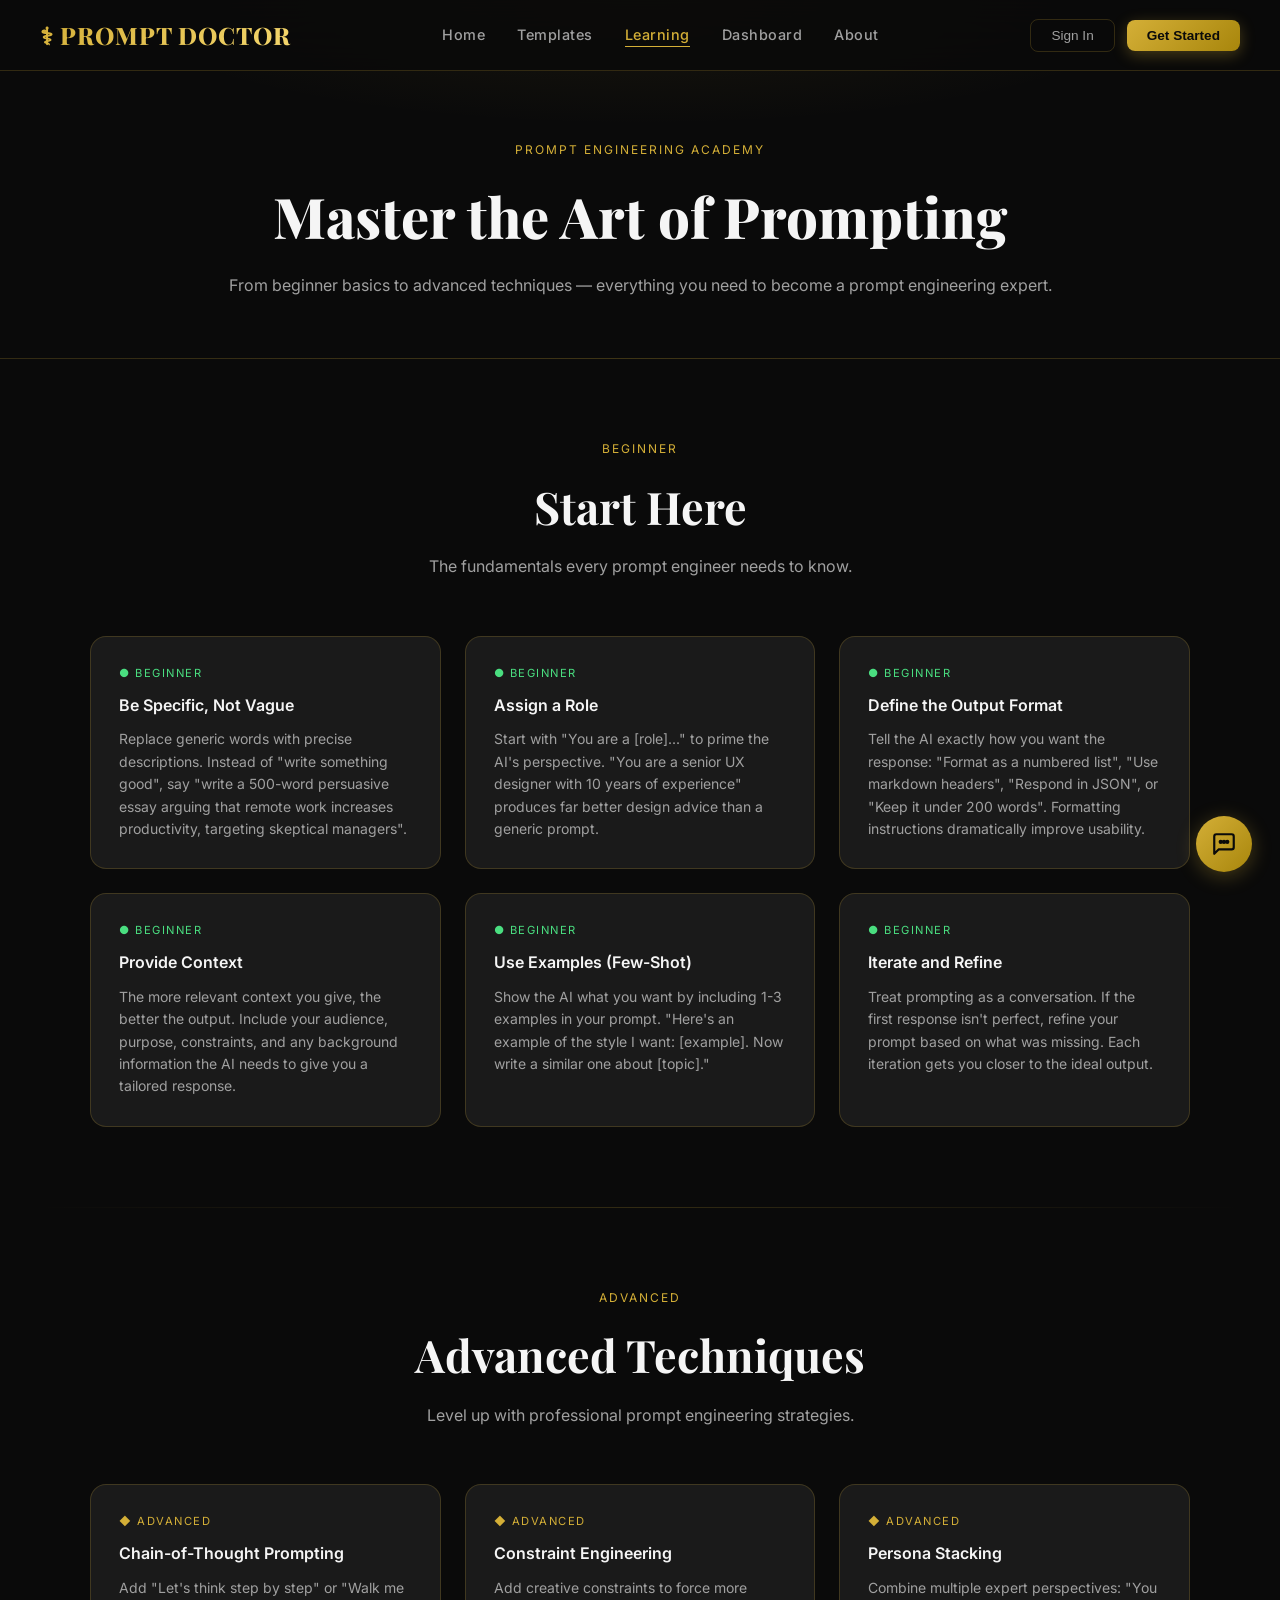
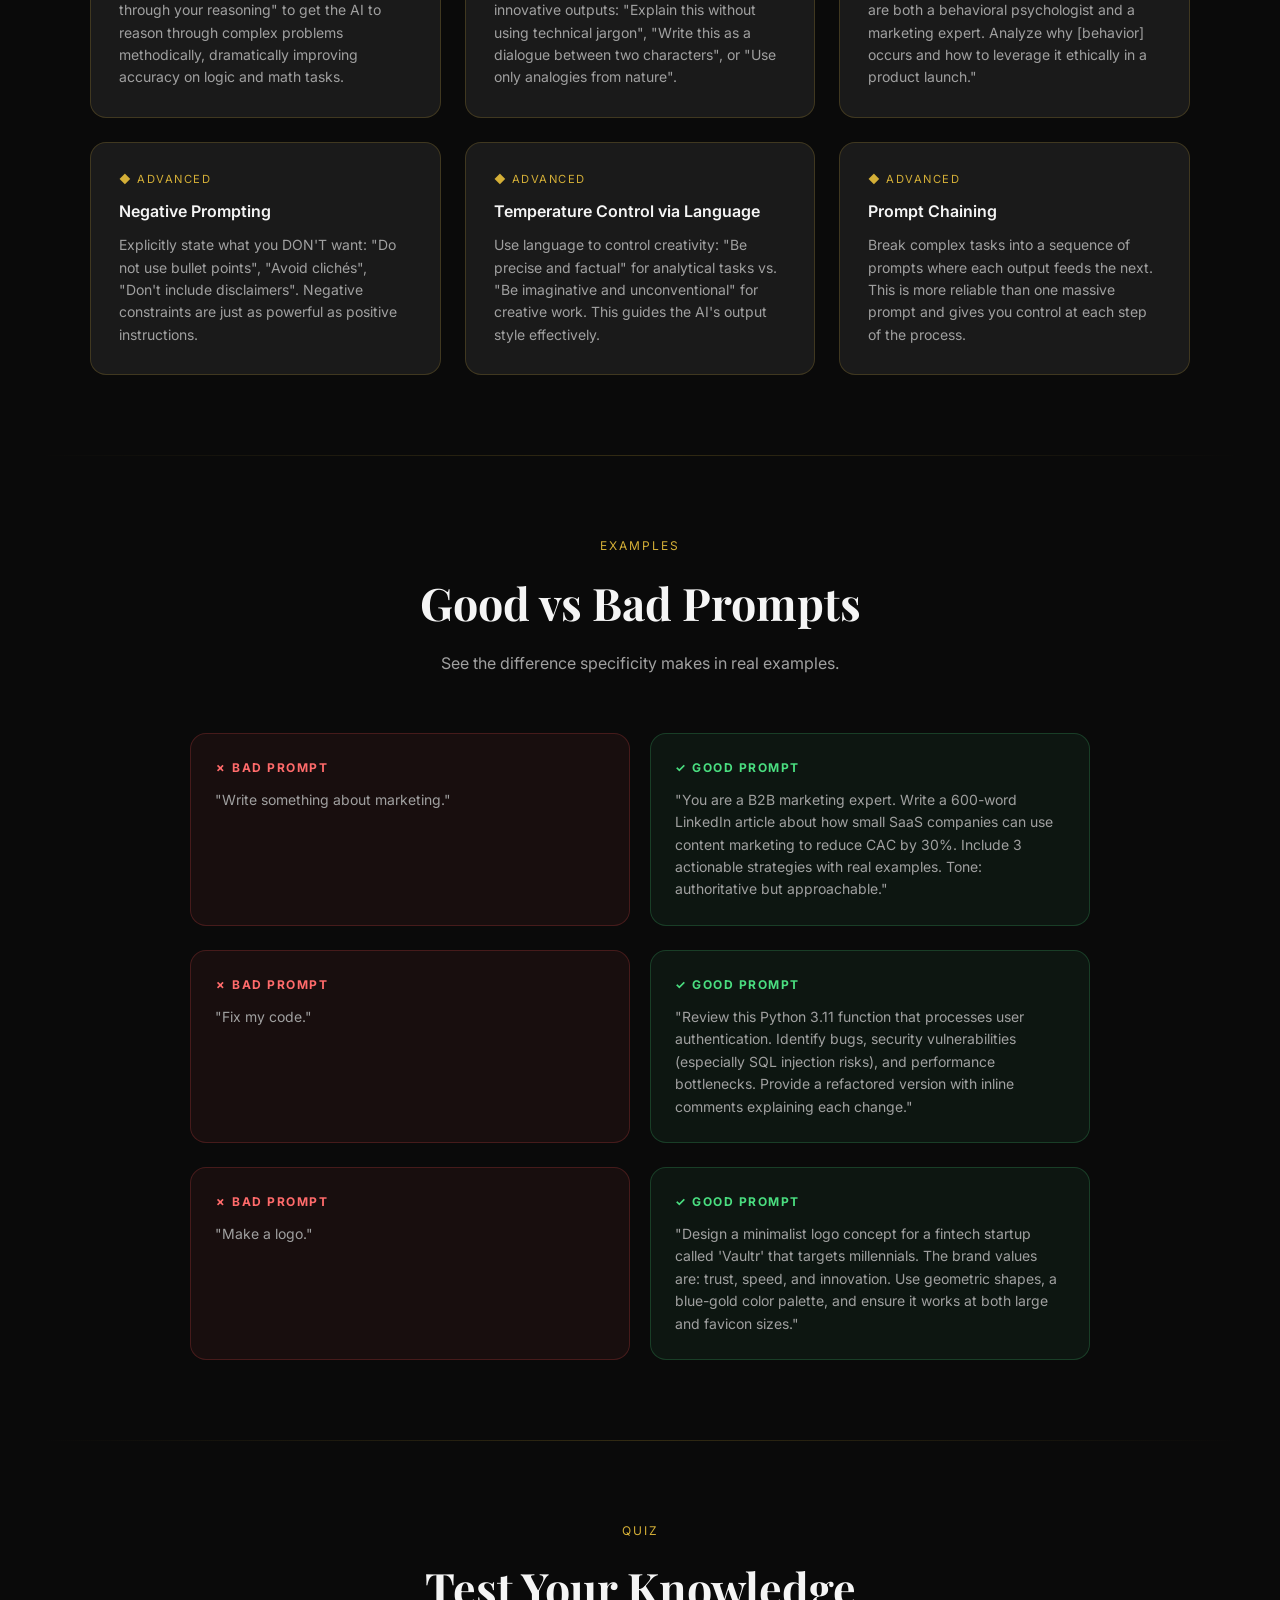
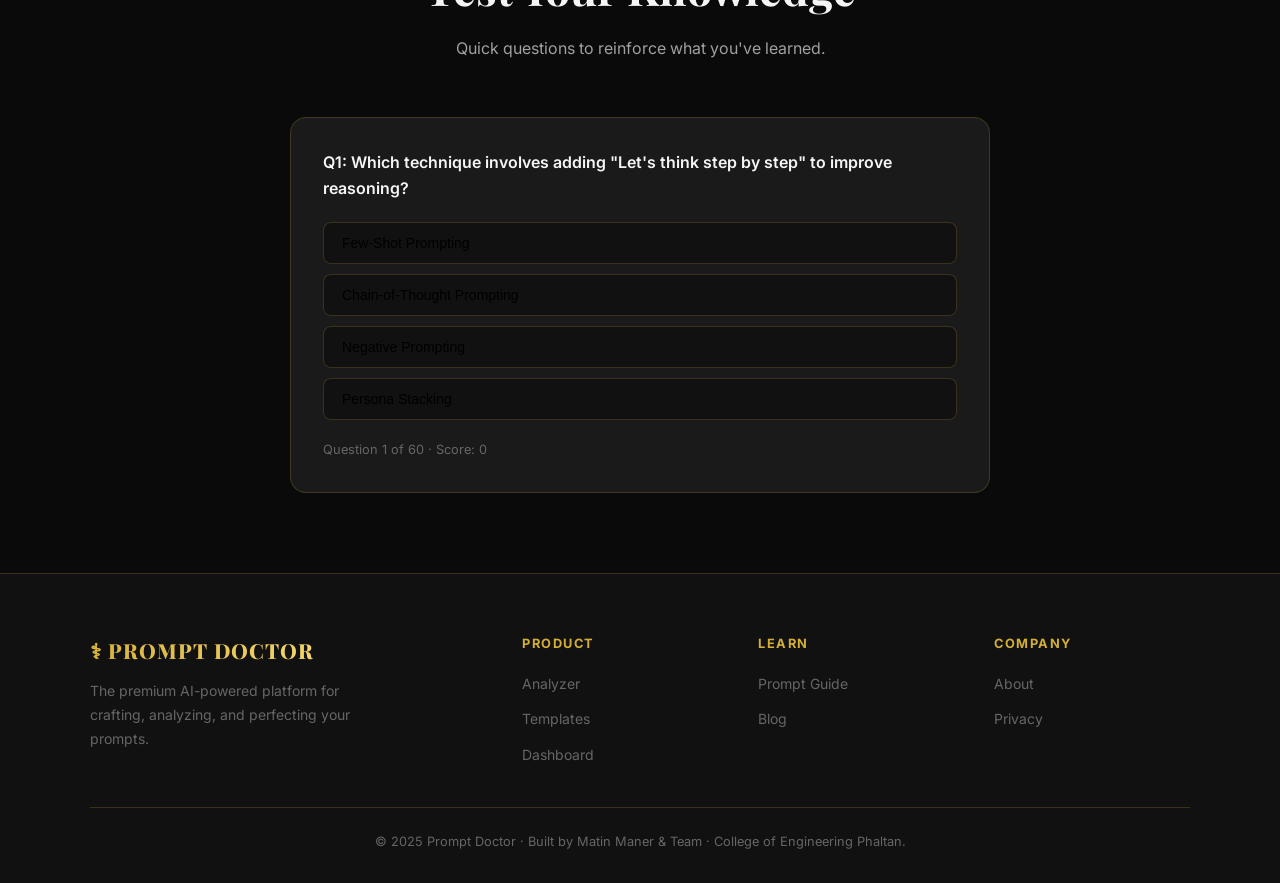
==== commit 85b99b6e: "Update learning.html" ====
--- a/learning.html
+++ b/learning.html
@@ -190,7 +190,7 @@
     <div class="footer-col"><h4>Learn</h4><ul><li><a href="learning.html">Prompt Guide</a></li><li><a href="#">Blog</a></li></ul></div>
     <div class="footer-col"><h4>Company</h4><ul><li><a href="about.html">About</a></li><li><a href="#">Privacy</a></li></ul></div>
   </div>
-  <div class="footer-bottom">© 2025 Prompt Doctor. Crafted with precision and passion.</div>
+  <div class="footer-bottom">© 2025 Prompt Doctor · Built by Matin Maner & Team · College of Engineering Phaltan.</div>
 </footer>
 
 <button class="chatbot-btn" id="chatbotBtn" title="Chat with Aria">
